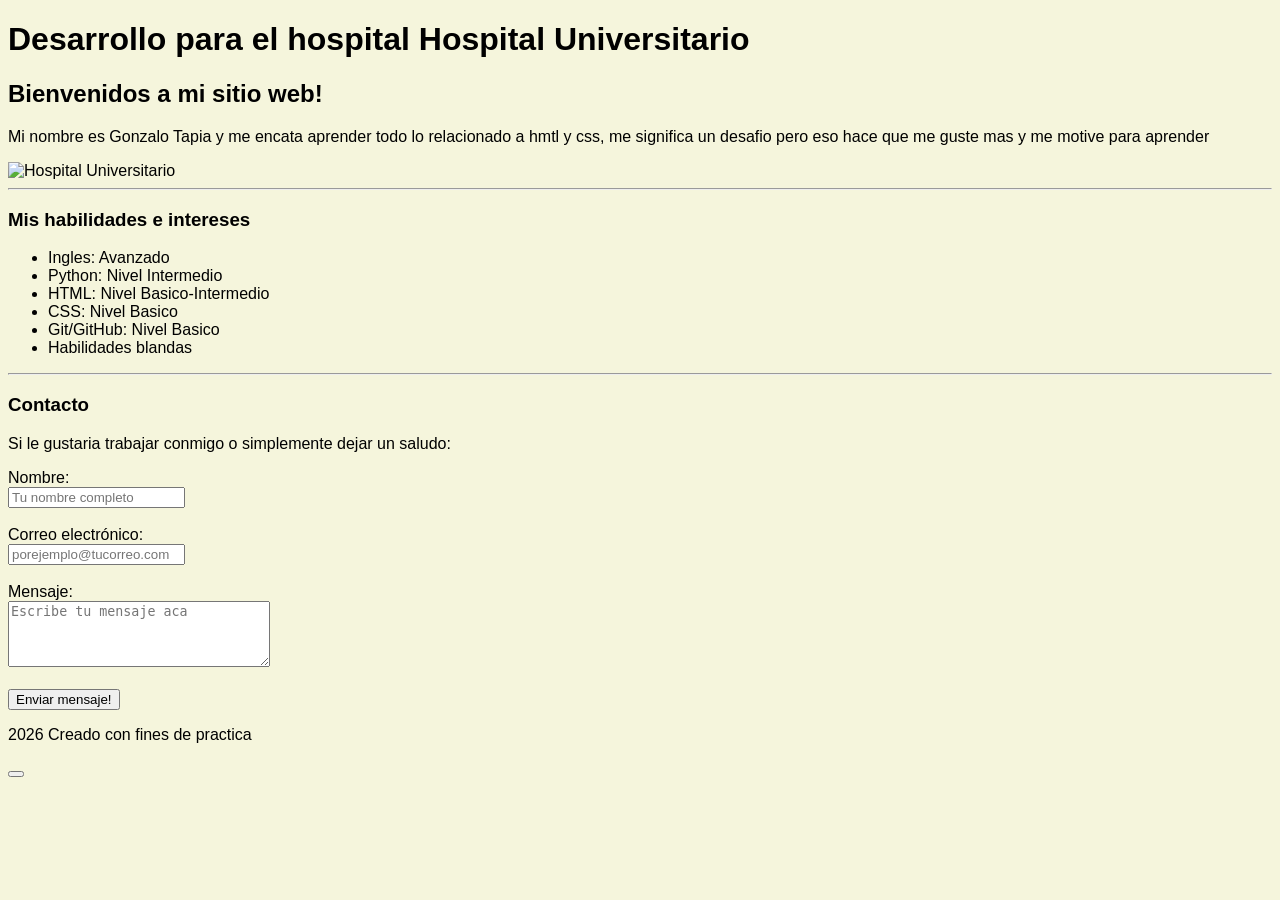
==== index.html @ aed4b534 "Add files via upload" ====
<!DOCTYPE html>
<html lang="es">
    <!-- Estructura completa del documento HTML (html, head, body)
Título de la página
Encabezados (h1, h2)
Párrafos descriptivos
Una lista de intereses o habilidades
Una imagen
Un formulario de contacto simple que incluya:
Campo nombre
Campo correo electrónico
Campo mensaje
Botón de envío-->
    <head>
        <meta charset="UTF-8"/>
        <meta name="viewport" content="width=device-width, initial_scale=1.0" />
        <title> Mi pagina web: H-Universitario!</title>
        <style>
            body{
                background-color: beige;
                font-family: Arial, Helvetica, sans-serif
            }

        </style>
    </head>
    <body>
        <header>
            <h1>Desarrollo para el hospital Hospital Universitario</h1>
            <h2>Bienvenidos a mi sitio web!</h2>
            <p>Mi nombre es Gonzalo Tapia y me encata aprender todo lo relacionado a hmtl y css, me significa un desafio pero eso hace que me guste mas y me motive para aprender</p>
        </header>
        
        <main>
            <section>
                <img src="img-hospital-universitario.jpg" alt="Hospital Universitario" width="200px" height="200px">
            </section>
            <hr>
            <section>
                <h3>Mis habilidades e intereses</h3>
                <ul>
                    <li>Ingles: Avanzado</li>
                    <li>Python: Nivel Intermedio</li>
                    <li>HTML: Nivel Basico-Intermedio</li>
                    <li>CSS: Nivel Basico</li>
                    <li>Git/GitHub: Nivel Basico</li>
                    <li>Habilidades blandas</li>
                </ul>
            </section>
            <hr>
            <section>
                <h3>Contacto</h3>
                <p>Si le gustaria trabajar conmigo o simplemente dejar un saludo:</p>
                <form action="#" method="POST">
                    <div>
                    <label for="nombre">Nombre:</label><br>
                    <input type="text" id="nombre" name="nombre" placeholder="Tu nombre completo" required>
                    </div>
                    <br>

                    <div>
                        <label for="correo">Correo electrónico:</label><br>
                        <input type="email" id="correo" name="correo" placeholder="porejemplo@tucorreo.com" required>
                    </div>
                    <br>

                    <div>
                        <label for="mensaje">Mensaje:</label><br>
                        <textarea name="mensaje" id="mensaje" rows="4" cols="30" placeholder="Escribe tu mensaje aca" required></textarea>
                    </div>
                    <br>

                    <button type="submit">Enviar mensaje!</button>
                </form>
            </section>
        </main>
        <footer>
            <p>2026 Creado con fines de practica</p>
        </footer>
        <button></button>
        
    </body>
</html>
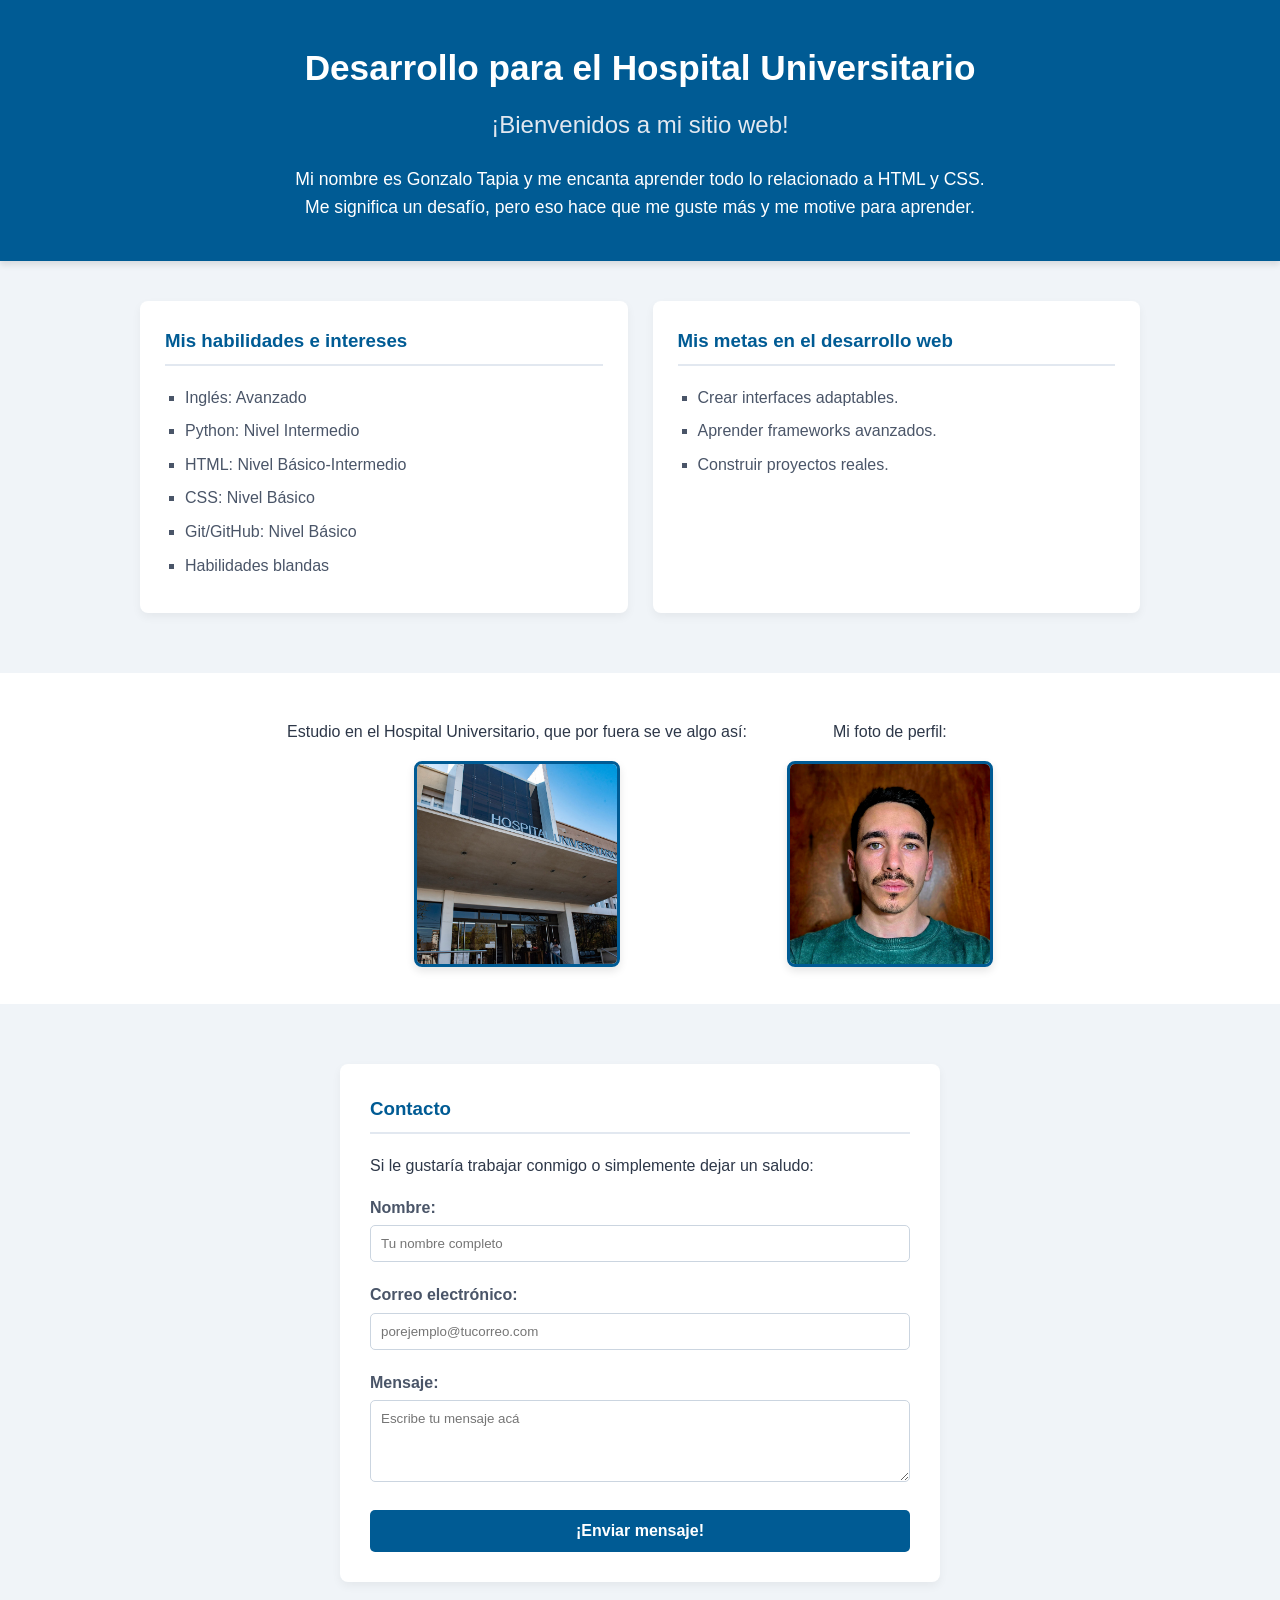
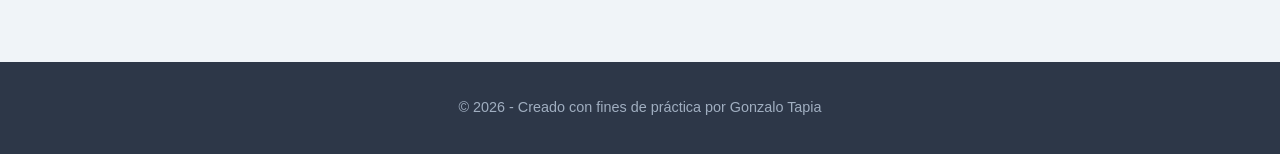
==== commit 33219cce: "Se agregaron elementos de CSS para embellecer la pagina" ====
--- a/index.html
+++ b/index.html
@@ -1,82 +1,84 @@
-<!DOCTYPE html>
-<html lang="es">
-    <!-- Estructura completa del documento HTML (html, head, body)
-Título de la página
-Encabezados (h1, h2)
-Párrafos descriptivos
-Una lista de intereses o habilidades
-Una imagen
-Un formulario de contacto simple que incluya:
-Campo nombre
-Campo correo electrónico
-Campo mensaje
-Botón de envío-->
-    <head>
-        <meta charset="UTF-8"/>
-        <meta name="viewport" content="width=device-width, initial_scale=1.0" />
-        <title> Mi pagina web: H-Universitario!</title>
-        <style>
-            body{
-                background-color: beige;
-                font-family: Arial, Helvetica, sans-serif
-            }
-
-        </style>
-    </head>
-    <body>
-        <header>
-            <h1>Desarrollo para el hospital Hospital Universitario</h1>
-            <h2>Bienvenidos a mi sitio web!</h2>
-            <p>Mi nombre es Gonzalo Tapia y me encata aprender todo lo relacionado a hmtl y css, me significa un desafio pero eso hace que me guste mas y me motive para aprender</p>
-        </header>
-        
-        <main>
-            <section>
-                <img src="img-hospital-universitario.jpg" alt="Hospital Universitario" width="200px" height="200px">
-            </section>
-            <hr>
-            <section>
-                <h3>Mis habilidades e intereses</h3>
-                <ul>
-                    <li>Ingles: Avanzado</li>
-                    <li>Python: Nivel Intermedio</li>
-                    <li>HTML: Nivel Basico-Intermedio</li>
-                    <li>CSS: Nivel Basico</li>
-                    <li>Git/GitHub: Nivel Basico</li>
-                    <li>Habilidades blandas</li>
-                </ul>
-            </section>
-            <hr>
-            <section>
-                <h3>Contacto</h3>
-                <p>Si le gustaria trabajar conmigo o simplemente dejar un saludo:</p>
-                <form action="#" method="POST">
-                    <div>
-                    <label for="nombre">Nombre:</label><br>
-                    <input type="text" id="nombre" name="nombre" placeholder="Tu nombre completo" required>
-                    </div>
-                    <br>
-
-                    <div>
-                        <label for="correo">Correo electrónico:</label><br>
-                        <input type="email" id="correo" name="correo" placeholder="porejemplo@tucorreo.com" required>
-                    </div>
-                    <br>
-
-                    <div>
-                        <label for="mensaje">Mensaje:</label><br>
-                        <textarea name="mensaje" id="mensaje" rows="4" cols="30" placeholder="Escribe tu mensaje aca" required></textarea>
-                    </div>
-                    <br>
-
-                    <button type="submit">Enviar mensaje!</button>
-                </form>
-            </section>
-        </main>
-        <footer>
-            <p>2026 Creado con fines de practica</p>
-        </footer>
-        <button></button>
-        
-    </body>
-</html>+<!DOCTYPE html>
+<html lang="es">
+<head>
+    <meta charset="UTF-8"/>
+    <meta name="viewport" content="width=device-width, initial-scale=1.0" />
+    <title>Mi página web: H-Universitario!</title>
+    <link rel="stylesheet" href="index.css">
+</head>
+<body>
+    <header>
+        <h1 class="titulo-principal">Desarrollo para el Hospital Universitario</h1>
+        <h2 class="subtitulo">¡Bienvenidos a mi sitio web!</h2>
+        <p class="descripcion-perfil">Mi nombre es Gonzalo Tapia y me encanta aprender todo lo relacionado a HTML y CSS. Me significa un desafío, pero eso hace que me guste más y me motive para aprender.</p>
+    </header>
+    
+    <main>
+        <!-- Sección organizada con Flexbox para tus habilidades y metas -->
+        <section class="contenedor-flex">
+            <article class="tarjeta">
+                <h3>Mis habilidades e intereses</h3>
+                <ul>
+                    <li>Inglés: Avanzado</li>
+                    <li>Python: Nivel Intermedio</li>
+                    <li>HTML: Nivel Básico-Intermedio</li>
+                    <li>CSS: Nivel Básico</li>
+                    <li>Git/GitHub: Nivel Básico</li>
+                    <li>Habilidades blandas</li>
+                </ul>
+            </article>
+
+            <article class="tarjeta">
+                <h3>Mis metas en el desarrollo web</h3>
+                <ul>
+                    <li>Crear interfaces adaptables.</li>
+                    <li>Aprender frameworks avanzados.</li>
+                    <li>Construir proyectos reales.</li>
+                </ul>
+            </article>
+        </section>
+
+        <!-- Sección de fotos e información del hospital -->
+        <section class="seccion-media">
+            <article class="bloque-foto">
+                <p>Estudio en el Hospital Universitario, que por fuera se ve algo así:</p>
+                <img src="img-hospital-universitario.jpg" alt="Hospital Universitario" class="foto-galeria">
+            </article>
+            <article class="bloque-foto">
+                <p>Mi foto de perfil:</p>
+                <img src="gonzalotapiaperfil.jpeg" alt="Foto de perfil de Gonzalo Tapia" class="foto-perfil">
+            </article>
+        </section>
+
+        <!-- Sección del Formulario de Contacto -->
+        <section class="seccion-contacto">
+            <article class="tarjeta-formulario">
+                <h3>Contacto</h3>
+                <p>Si le gustaría trabajar conmigo o simplemente dejar un saludo:</p>
+                <form action="#" method="POST" class="formulario">
+                    <div class="grupo-control">
+                        <label for="nombre">Nombre:</label>
+                        <input type="text" id="nombre" name="nombre" placeholder="Tu nombre completo" required>
+                    </div>
+
+                    <div class="grupo-control">
+                        <label for="correo">Correo electrónico:</label>
+                        <input type="email" id="correo" name="correo" placeholder="porejemplo@tucorreo.com" required>
+                    </div>
+
+                    <div class="grupo-control">
+                        <label for="mensaje">Mensaje:</label>
+                        <textarea name="mensaje" id="mensaje" rows="4" placeholder="Escribe tu mensaje acá" required></textarea>
+                    </div>
+
+                    <button type="submit" class="boton-enviar">¡Enviar mensaje!</button>
+                </form>
+            </article>
+        </section>
+    </main>
+
+    <footer>
+        <p>&copy; 2026 - Creado con fines de práctica por Gonzalo Tapia</p>
+    </footer>
+</body>
+</html>
--- a/index.css
+++ b/index.css
@@ -0,0 +1,199 @@
+/* ==========================================================================
+   1. Tipografía y Estilos Generales
+   ========================================================================== */
+body {
+    font-family: 'Segoe UI', Tahoma, Geneva, Verdana, sans-serif;
+    background-color: #f0f4f8; /* Gris azulado muy suave y limpio */
+    color: #2d3748; /* Gris oscuro para lectura descansada */
+    margin: 0;
+    padding: 0;
+    line-height: 1.6;
+}
+
+/* ==========================================================================
+   2. Títulos, Párrafos y Encabezado
+   ========================================================================== */
+header {
+    background-color: #005b94; /* Azul institucional Hospital Universitario */
+    color: #ffffff;
+    text-align: center;
+    padding: 40px 20px;
+    box-shadow: 0 4px 6px rgba(0, 0, 0, 0.1);
+}
+
+.titulo-principal {
+    font-size: 2.2rem;
+    margin: 0 0 10px 0;
+}
+
+.subtitulo {
+    font-size: 1.5rem;
+    color: #e2e8f0;
+    font-weight: 300;
+    margin: 0 0 20px 0;
+}
+
+.descripcion-perfil {
+    max-width: 700px;
+    margin: 0 auto;
+    font-size: 1.1rem;
+}
+
+h3 {
+    color: #005b94;
+    border-bottom: 2px solid #e2e8f0;
+    padding-bottom: 8px;
+    margin-top: 0;
+}
+
+/* ==========================================================================
+   3. Listas
+   ========================================================================== */
+ul {
+    padding-left: 20px;
+    margin: 10px 0;
+}
+
+ul li {
+    margin-bottom: 8px;
+    color: #4a5568;
+    list-style-type: square; /* Viñetas cuadradas modernas */
+}
+
+/* ==========================================================================
+   4. Estructura con Flexbox (Habilidades y Metas)
+   ========================================================================== */
+.contenedor-flex {
+    display: flex;
+    flex-direction: row;
+    justify-content: center;
+    gap: 25px;
+    padding: 40px 20px;
+    max-width: 1000px;
+    margin: 0 auto;
+}
+
+.tarjeta {
+    background-color: #ffffff;
+    flex: 1;
+    min-width: 280px;
+    padding: 25px;
+    border-radius: 8px;
+    box-shadow: 0 4px 10px rgba(0, 0, 0, 0.05);
+}
+
+/* ==========================================================================
+   5. Sección Multimedia (Imágenes)
+   ========================================================================== */
+.seccion-media {
+    display: flex;
+    flex-direction: row;
+    justify-content: center;
+    gap: 40px;
+    background-color: #ffffff;
+    padding: 30px 20px;
+    margin: 20px 0;
+    text-align: center;
+}
+
+.foto-galeria, .foto-perfil {
+    width: 200px;
+    height: 200px;
+    object-fit: cover; /* Evita que la foto se deforme */
+    border-radius: 8px;
+    box-shadow: 0 4px 8px rgba(0, 0, 0, 0.1);
+    border: 3px solid #005b94;
+    transition: transform 0.3s ease;
+}
+
+.foto-galeria:hover, .foto-perfil:hover {
+    transform: scale(1.05); /* Efecto interactivo al pasar el mouse */
+}
+
+/* ==========================================================================
+   6. Formulario de Contacto
+   ========================================================================== */
+.seccion-contacto {
+    padding: 40px 20px;
+    max-width: 600px;
+    margin: 0 auto;
+}
+
+.tarjeta-formulario {
+    background-color: #ffffff;
+    padding: 30px;
+    border-radius: 8px;
+    box-shadow: 0 4px 10px rgba(0, 0, 0, 0.05);
+}
+
+.grupo-control {
+    margin-bottom: 20px;
+}
+
+.grupo-control label {
+    display: block;
+    font-weight: bold;
+    margin-bottom: 5px;
+    color: #4a5568;
+}
+
+.grupo-control input, 
+.grupo-control textarea {
+    width: 100%;
+    padding: 10px;
+    border: 1px solid #cbd5e0;
+    border-radius: 5px;
+    font-family: inherit;
+    box-sizing: border-box; /* Evita que el padding rompa el ancho total */
+}
+
+.grupo-control input:focus, 
+.grupo-control textarea:focus {
+    outline: none;
+    border-color: #005b94;
+    box-shadow: 0 0 5px rgba(0, 91, 148, 0.3);
+}
+
+.boton-enviar {
+    background-color: #005b94;
+    color: #ffffff;
+    border: none;
+    padding: 12px 20px;
+    font-size: 1rem;
+    font-weight: bold;
+    border-radius: 5px;
+    cursor: pointer;
+    width: 100%;
+    transition: background-color 0.2s ease;
+}
+
+.boton-enviar:hover {
+    background-color: #004471;
+}
+
+/* ==========================================================================
+   7. Pie de Página
+   ========================================================================== */
+footer {
+    background-color: #2d3748;
+    color: #a0aec0;
+    text-align: center;
+    padding: 20px;
+    margin-top: 40px;
+    font-size: 0.9rem;
+}
+
+/* ==========================================================================
+   8. Diseño Responsivo (Media Queries)
+   ========================================================================== */
+@media (max-width: 768px) {
+    .contenedor-flex, .seccion-media {
+        flex-direction: column; /* Apila elementos verticalmente en celulares */
+        align-items: center;
+        gap: 20px;
+    }
+    
+    .tarjeta {
+        width: 100%;
+    }
+}
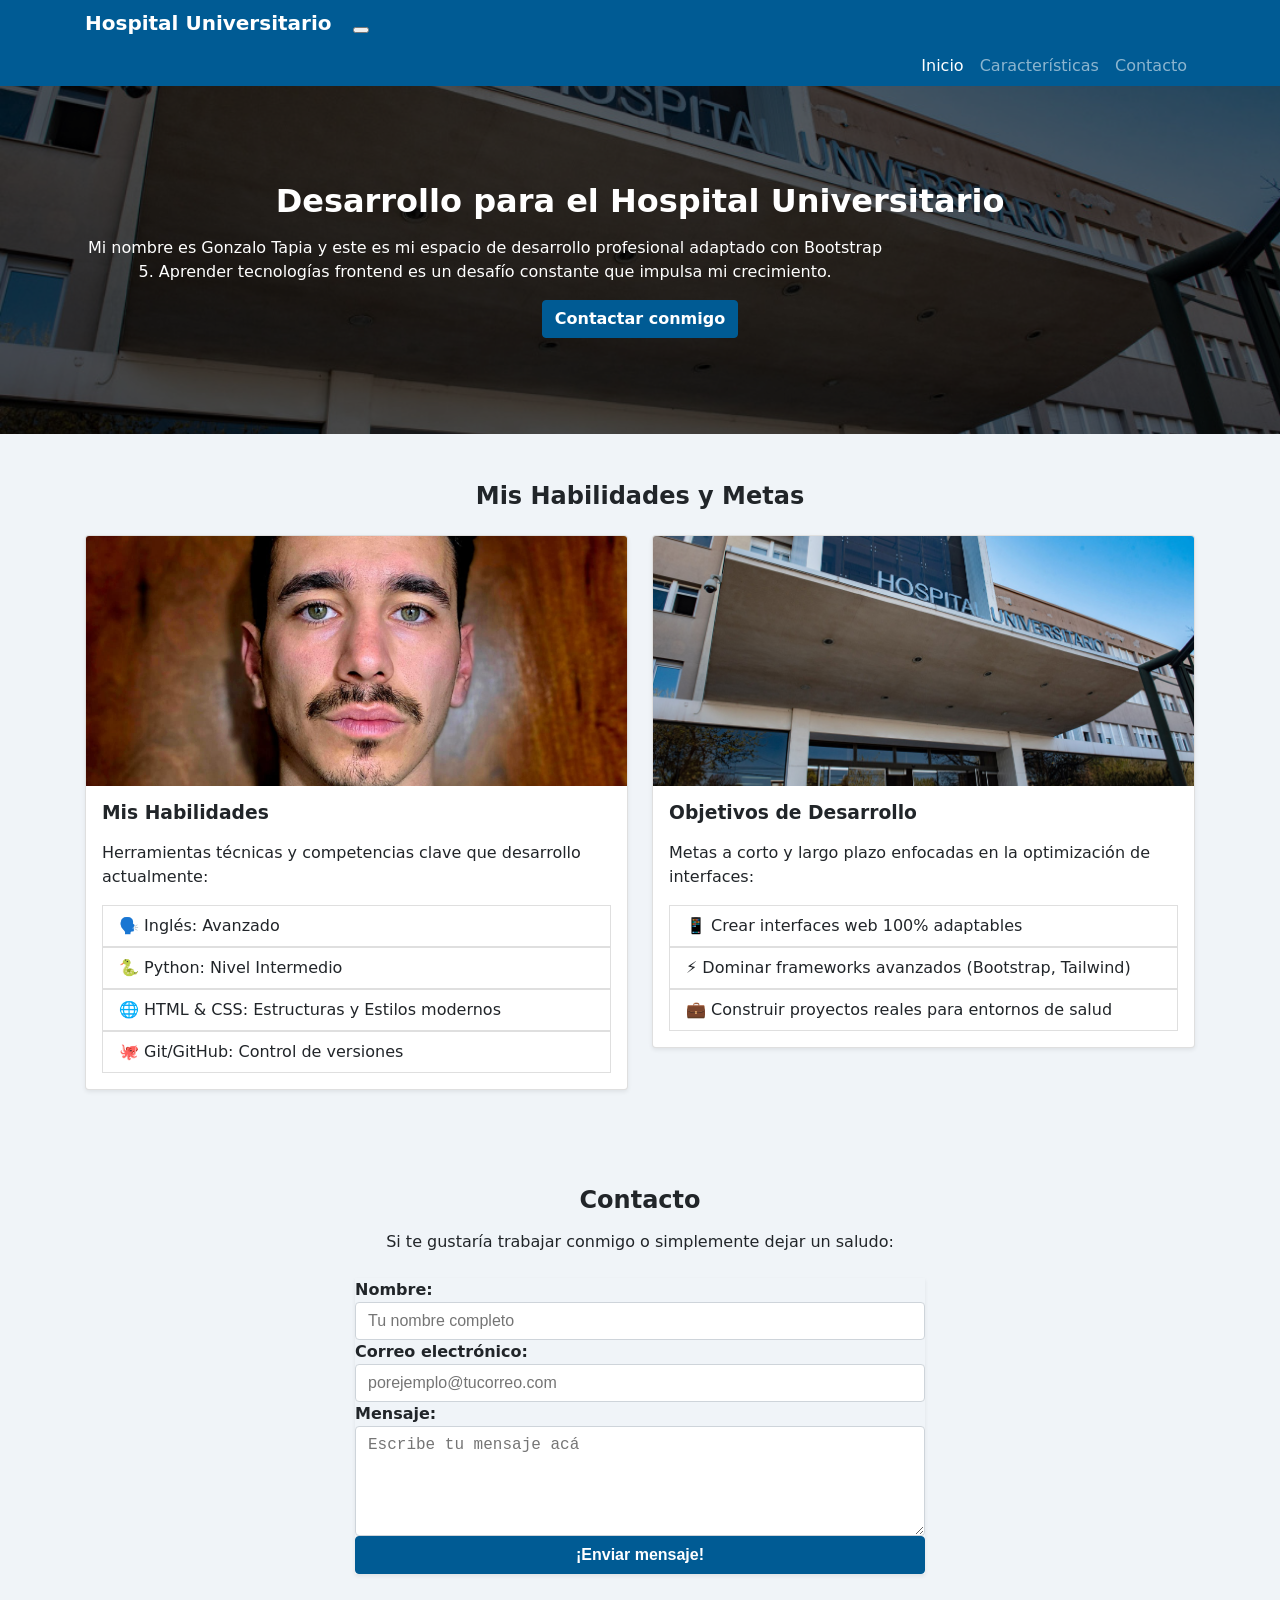
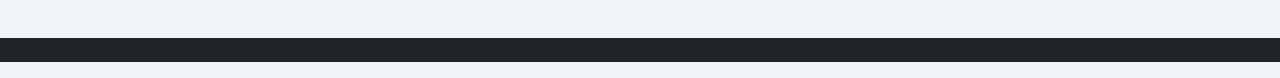
==== commit 41c30d91: "Landing page con boostrap 5" ====
--- a/index.html
+++ b/index.html
@@ -1,84 +1,124 @@
 <!DOCTYPE html>
 <html lang="es">
 <head>
-    <meta charset="UTF-8"/>
-    <meta name="viewport" content="width=device-width, initial-scale=1.0" />
-    <title>Mi página web: H-Universitario!</title>
-    <link rel="stylesheet" href="index.css">
+    <meta charset="UTF-8">
+    <meta name="viewport" content="width=device-width, initial-scale=1.0">
+    <title>H-Universitario - Bootstrap Landing</title>
+    <!-- CSS de Bootstrap 5 -->
+    <link href="bootstrap.min.css" rel="stylesheet">
+    <style>
+        .foto-tarjeta {
+            height: 250px;
+            object-fit: cover;
+        }
+    </style>
 </head>
-<body>
-    <header>
-        <h1 class="titulo-principal">Desarrollo para el Hospital Universitario</h1>
-        <h2 class="subtitulo">¡Bienvenidos a mi sitio web!</h2>
-        <p class="descripcion-perfil">Mi nombre es Gonzalo Tapia y me encanta aprender todo lo relacionado a HTML y CSS. Me significa un desafío, pero eso hace que me guste más y me motive para aprender.</p>
+<body class="bg-light">
+
+    <!-- 1. BARRA DE NAVEGACIÓN -->
+    <nav class="navbar navbar-expand-lg navbar-dark bg-primary shadow">
+        <div class="container">
+            <a class="navbar-brand fw-bold" href="#">Hospital Universitario</a>
+            <button class="navbar-toggler" type="button" data-bs-toggle="collapse" data-bs-target="#navbarNav">
+                <span class="navbar-toggler-icon"></span>
+            </button>
+            <div class="collapse navbar-collapse" id="navbarNav">
+                <ul class="navbar-nav ms-auto">
+                    <li class="nav-item"><a class="nav-link active" href="#inicio">Inicio</a></li>
+                    <li class="nav-item"><a class="nav-link" href="#caracteristicas">Características</a></li>
+                    <li class="nav-item"><a class="nav-link" href="#contacto">Contacto</a></li>
+                </ul>
+            </div>
+        </div>
+    </nav>
+
+    <!-- 2. SECCIÓN PRINCIPAL: HERO -->
+    <header id="inicio" class="bg-dark text-white text-center py-5" style="background: linear-gradient(rgba(0,0,0,0.6), rgba(0,0,0,0.6)), url('img-hospital-universitario.jpg') no-repeat center/cover;">
+        <div class="container my-5">
+            <h1 class="display-4 fw-bold">Desarrollo para el Hospital Universitario</h1>
+            <p class="lead text-light mx-auto" style="max-width: 800px;">
+                Mi nombre es Gonzalo Tapia y este es mi espacio de desarrollo profesional adaptado con Bootstrap 5. 
+                Aprender tecnologías frontend es un desafío constante que impulsa mi crecimiento.
+            </p>
+            <a href="#contacto" class="btn btn-primary btn-lg mt-3 px-4 fw-bold">Contactar conmigo</a>
+        </div>
+        
     </header>
-    
-    <main>
-        <!-- Sección organizada con Flexbox para tus habilidades y metas -->
-        <section class="contenedor-flex">
-            <article class="tarjeta">
-                <h3>Mis habilidades e intereses</h3>
-                <ul>
-                    <li>Inglés: Avanzado</li>
-                    <li>Python: Nivel Intermedio</li>
-                    <li>HTML: Nivel Básico-Intermedio</li>
-                    <li>CSS: Nivel Básico</li>
-                    <li>Git/GitHub: Nivel Básico</li>
-                    <li>Habilidades blandas</li>
-                </ul>
-            </article>
 
-            <article class="tarjeta">
-                <h3>Mis metas en el desarrollo web</h3>
-                <ul>
-                    <li>Crear interfaces adaptables.</li>
-                    <li>Aprender frameworks avanzados.</li>
-                    <li>Construir proyectos reales.</li>
-                </ul>
-            </article>
-        </section>
+    <!-- 3. SECCIÓN DE CARACTERÍSTICAS (SISTEMA DE GRILLAS) -->
+    <main class="container my-5" id="caracteristicas">
+        <h2 class="text-center mb-4 text-primary fw-bold">Mis Habilidades y Metas</h2>
+        
+        <div class="row g-4">
+            <!-- Tarjeta 1: Habilidades -->
+            <div class="col-12 col-md-6">
+                <div class="card h-100 shadow-sm border-0">
+                    <img src="gonzalotapiaperfil.jpeg" class="card-img-top foto-tarjeta" alt="Foto de Perfil de Gonzalo">
+                    <div class="card-body">
+                        <h3 class="card-title h5 text-primary fw-bold">Mis Habilidades</h3>
+                        <p class="card-text">Herramientas técnicas y competencias clave que desarrollo actualmente:</p>
+                        <ul class="list-group list-group-flush">
+                            <li class="list-group-item">🗣️ Inglés: Avanzado</li>
+                            <li class="list-group-item">🐍 Python: Nivel Intermedio</li>
+                            <li class="list-group-item">🌐 HTML & CSS: Estructuras y Estilos modernos</li>
+                            <li class="list-group-item">🐙 Git/GitHub: Control de versiones</li>
+                        </ul>
+                    </div>
+                </div>
+            </div>
 
-        <!-- Sección de fotos e información del hospital -->
-        <section class="seccion-media">
-            <article class="bloque-foto">
-                <p>Estudio en el Hospital Universitario, que por fuera se ve algo así:</p>
-                <img src="img-hospital-universitario.jpg" alt="Hospital Universitario" class="foto-galeria">
-            </article>
-            <article class="bloque-foto">
-                <p>Mi foto de perfil:</p>
-                <img src="gonzalotapiaperfil.jpeg" alt="Foto de perfil de Gonzalo Tapia" class="foto-perfil">
-            </article>
-        </section>
-
-        <!-- Sección del Formulario de Contacto -->
-        <section class="seccion-contacto">
-            <article class="tarjeta-formulario">
-                <h3>Contacto</h3>
-                <p>Si le gustaría trabajar conmigo o simplemente dejar un saludo:</p>
-                <form action="#" method="POST" class="formulario">
-                    <div class="grupo-control">
-                        <label for="nombre">Nombre:</label>
-                        <input type="text" id="nombre" name="nombre" placeholder="Tu nombre completo" required>
+            <!-- Tarjeta 2: Metas -->
+            <div class="col-12 col-md-6">
+                <div class="card h-100 shadow-sm border-0">
+                    <img src="img-hospital-universitario.jpg" class="card-img-top foto-tarjeta" alt="Hospital Universitario">
+                    <div class="card-body">
+                        <h3 class="card-title h5 text-primary fw-bold">Objetivos de Desarrollo</h3>
+                        <p class="card-text">Metas a corto y largo plazo enfocadas en la optimización de interfaces:</p>
+                        <ul class="list-group list-group-flush">
+                            <li class="list-group-item">📱 Crear interfaces web 100% adaptables</li>
+                            <li class="list-group-item">⚡ Dominar frameworks avanzados (Bootstrap, Tailwind)</li>
+                            <li class="list-group-item">💼 Construir proyectos reales para entornos de salud</li>
+                        </ul>
                     </div>
-
-                    <div class="grupo-control">
-                        <label for="correo">Correo electrónico:</label>
-                        <input type="email" id="correo" name="correo" placeholder="porejemplo@tucorreo.com" required>
-                    </div>
-
-                    <div class="grupo-control">
-                        <label for="mensaje">Mensaje:</label>
-                        <textarea name="mensaje" id="mensaje" rows="4" placeholder="Escribe tu mensaje acá" required></textarea>
-                    </div>
-
-                    <button type="submit" class="boton-enviar">¡Enviar mensaje!</button>
-                </form>
-            </article>
-        </section>
+                </div>
+            </div>
+        </div>
     </main>
 
-    <footer>
-        <p>&copy; 2026 - Creado con fines de práctica por Gonzalo Tapia</p>
+    <!-- 4. SECCIÓN DE CONTACTO -->
+    <section id="contacto" class="bg-white py-5 border-top">
+        <div class="container" style="max-width: 600px;">
+            <div class="text-center mb-4">
+                <h2 class="text-primary fw-bold">Contacto</h2>
+                <p class="text-muted">Si te gustaría trabajar conmigo o simplemente dejar un saludo:</p>
+            </div>
+
+            <form action="#" method="POST" class="p-4 border rounded shadow-sm bg-light">
+                <div class="mb-3">
+                    <label for="nombre" class="form-label fw-bold">Nombre:</label>
+                    <input type="text" id="nombre" name="nombre" class="form-control" placeholder="Tu nombre completo" required>
+                </div>
+                <div class="mb-3">
+                    <label for="correo" class="form-label fw-bold">Correo electrónico:</label>
+                    <input type="email" id="correo" name="correo" class="form-control" placeholder="porejemplo@tucorreo.com" required>
+                </div>
+                <div class="mb-3">
+                    <label for="mensaje" class="form-label fw-bold">Mensaje:</label>
+                    <textarea name="mensaje" id="mensaje" rows="4" class="form-control" placeholder="Escribe tu mensaje acá" required></textarea>
+                </div>
+                <button type="submit" class="btn btn-primary w-100 fw-bold py-2">¡Enviar mensaje!</button>
+            </form>
+        </div>
+    </section>
+
+    <!-- PIE DE PÁGINA -->
+    <footer class="bg-dark text-secondary text-center py-4">
+        <div class="container">
+            <p class="mb-0">&copy; 2026 - Diseñado con Bootstrap -5 por Gonzalo Tapia</p>
+        </div>
     </footer>
+
+    <!-- JS de Bootstrap -->
+    <script src="bootstrap.min.css" ></script>
 </body>
 </html>
